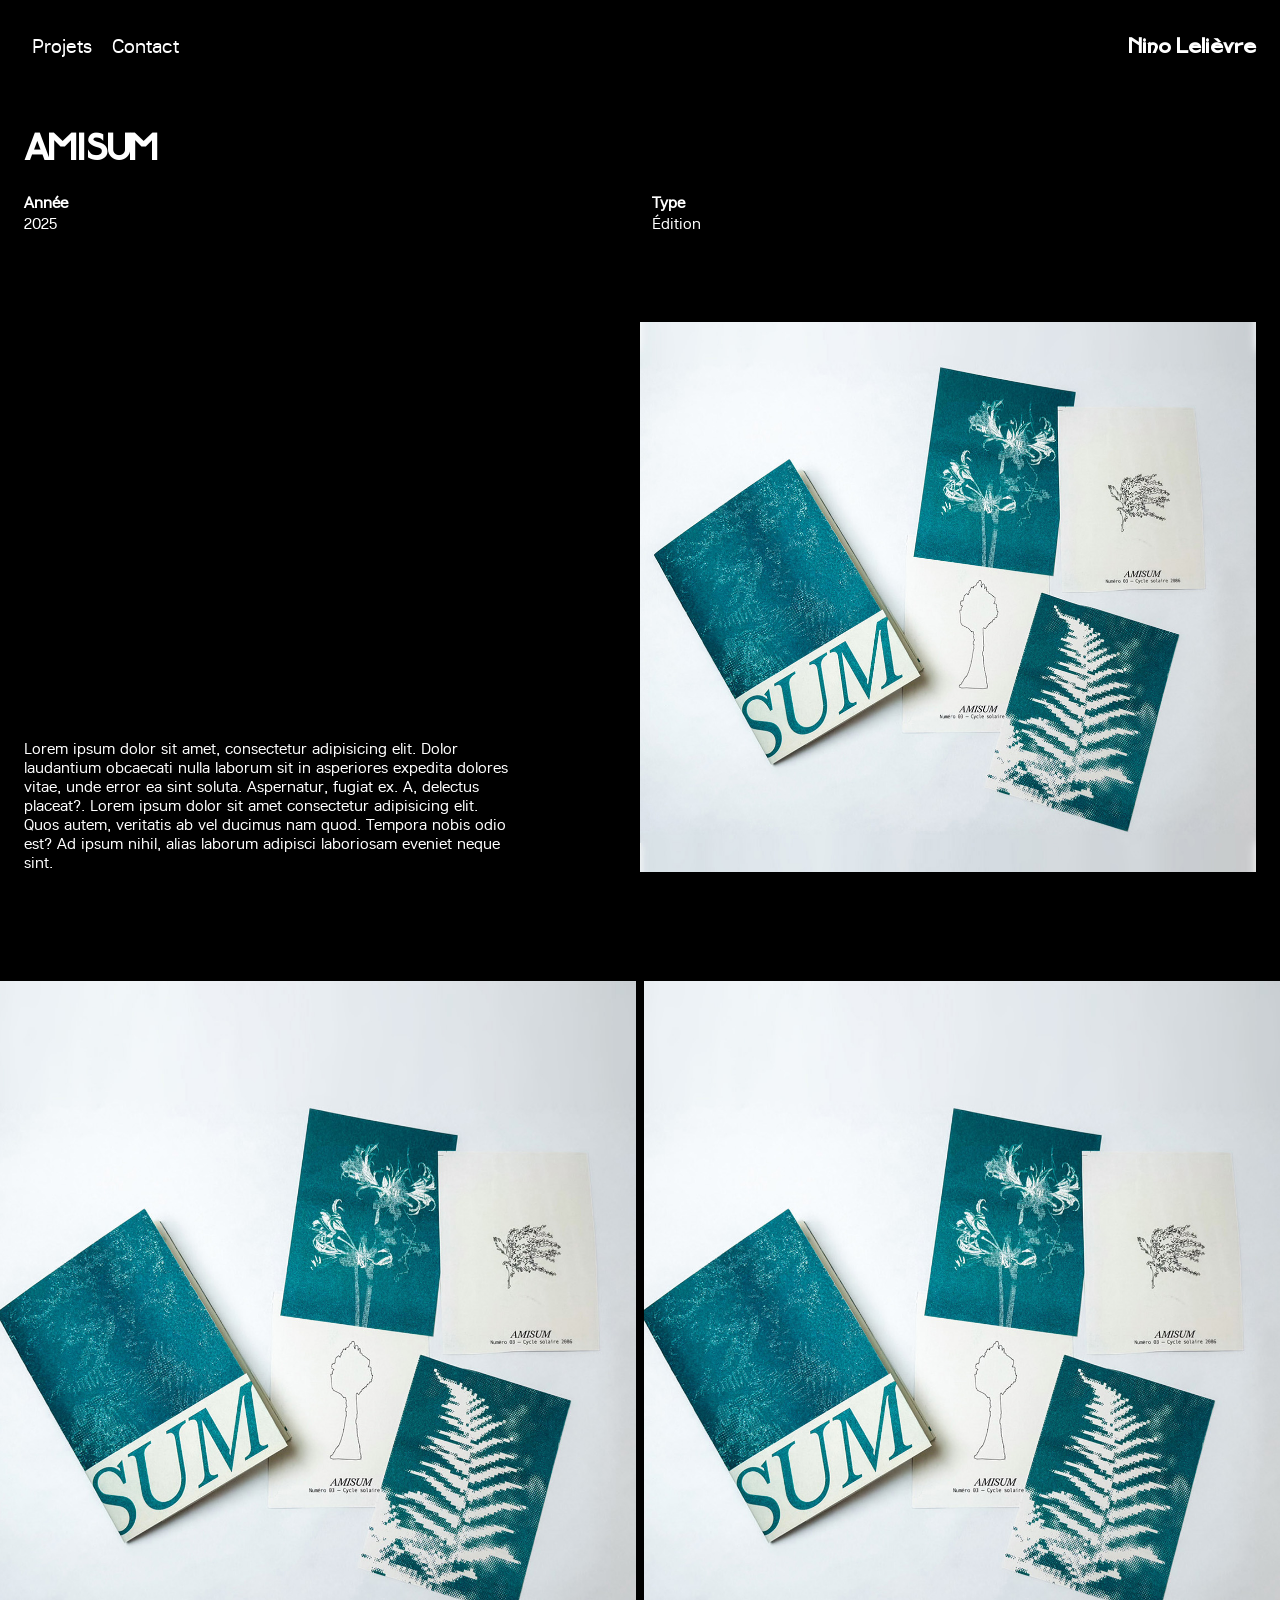
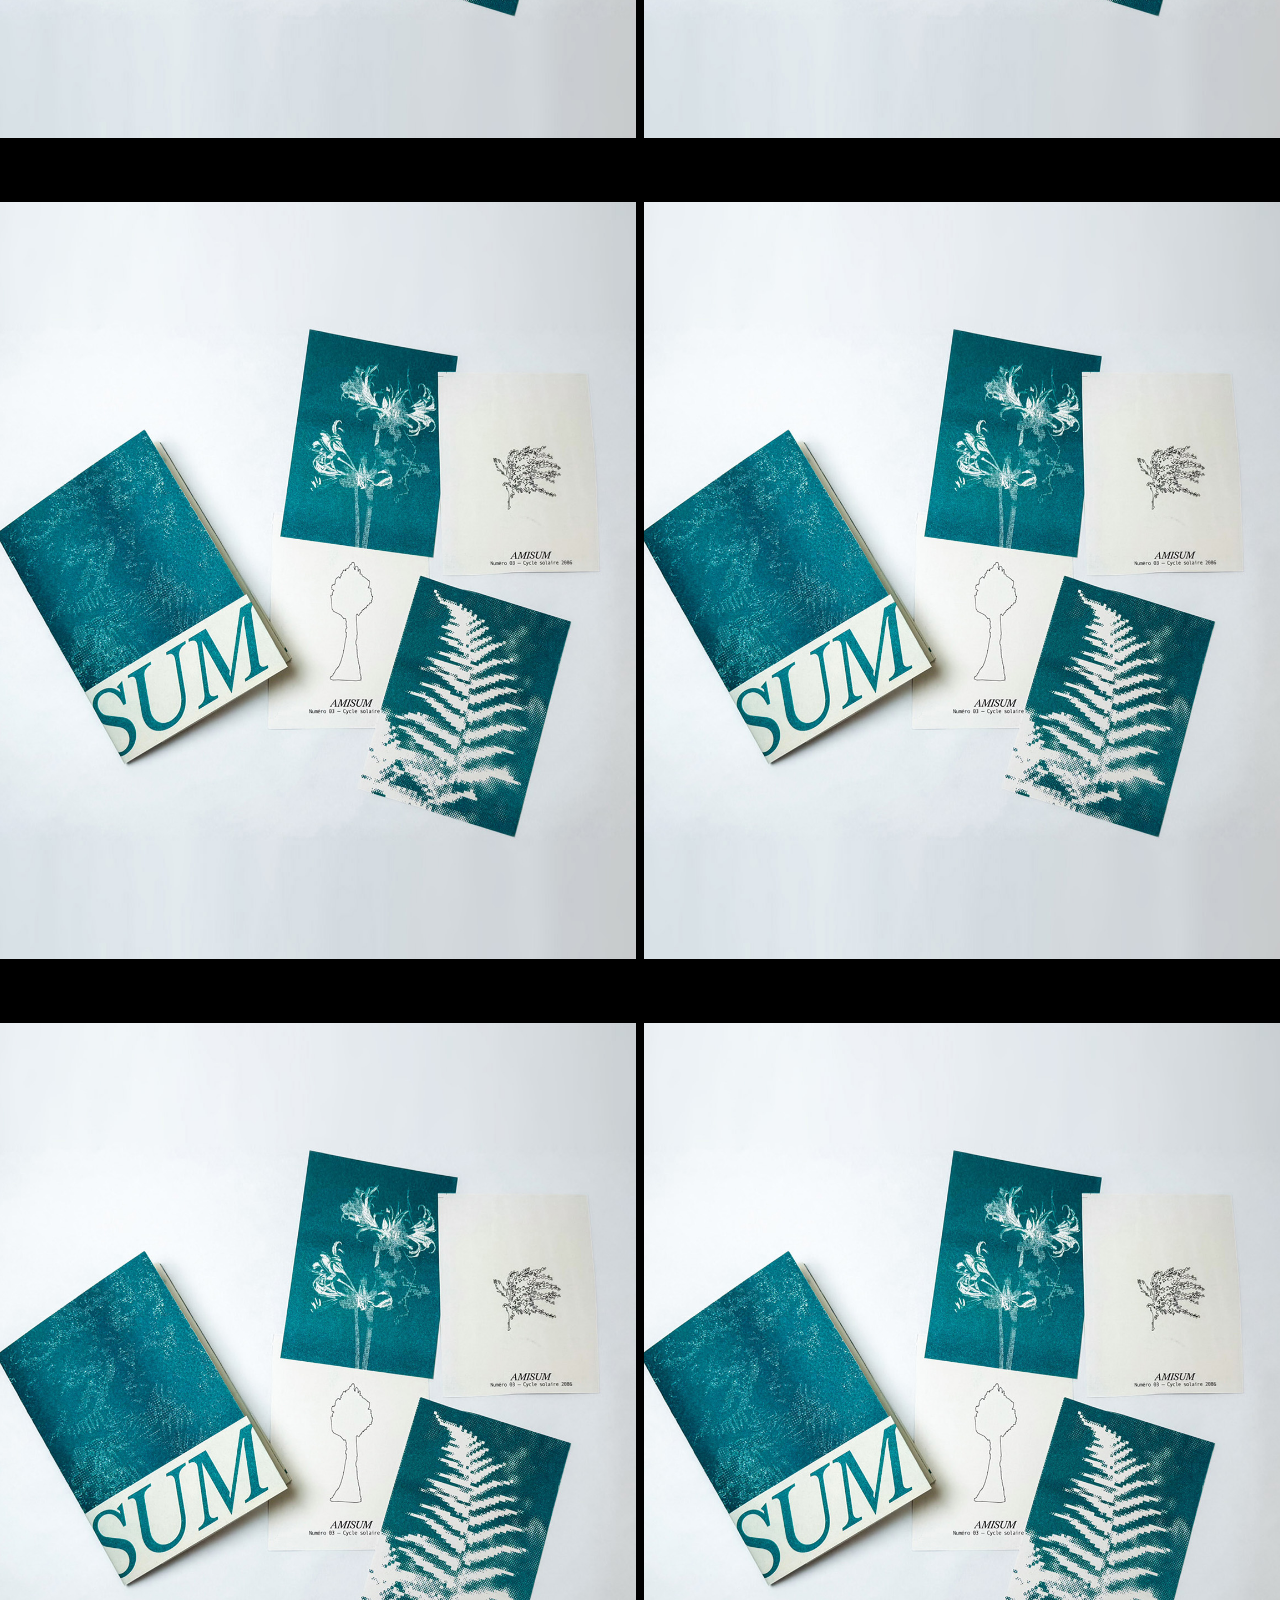
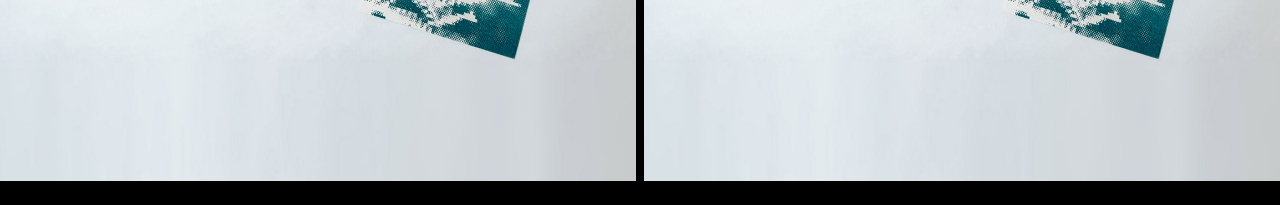
==== amisum.html @ 6e7b6aa8 "page" ====
<!DOCTYPE html>
<html lang="en">

<head>
    <meta charset="UTF-8">
    <meta name="viewport" content="width=device-width, initial-scale=1.0">
    <title>Amisum</title>
    <link rel="stylesheet" href="style.css">
</head>

<body>
    <header>
        <nav>
            <ul>
                <a href="index.html">Projets</a>
                <a href="contact.html">Contact</a>
            </ul>
        </nav>
        <h1>Nino Lelièvre</h1>
    </header>
    <br>
    <br>
    <br>
    <article class="pageContent singlePost">
        <div class="container">
            <div class="singlePost__introText title title--giant">
                <h1>AMISUM</h1>
            </div>
            <br>
            <ul class="singlePost__specs textBaton textBaton--normal grid hasNotClient">
                <li>
                    <div class="textBaton--bold">Année</div>
                    <div class="textBaton">2025</div>
                </li>
                <li class="singlePost__specs__role">
                    <div class="textBaton--bold">Type</div>
                    <ul class="textBaton">
                        <li>Édition</li>
                    </ul>
                </li>
            </ul>
        </div>
        <div class="singlePost__strate singlePost__top grid grid--2cl">
            <div class="singlePost__top__content d-flex flex-wrap container">
                <div class="singlePost__top__content__text text text--wysiwyg text--medium block-width-xs">
                    <p>Lorem ipsum dolor sit amet, consectetur adipisicing elit. Dolor laudantium obcaecati nulla
                        laborum sit in asperiores expedita dolores vitae, unde error ea sint soluta. Aspernatur, fugiat
                        ex. A, delectus placeat?. Lorem ipsum dolor sit amet consectetur adipisicing elit. Quos autem, veritatis ab vel ducimus nam quod. Tempora nobis odio est? Ad ipsum nihil, alias laborum adipisci laboriosam eveniet neque sint.</p>
                </div>
            </div>
            <div class="singlePost__top__image">
                <figure class="image-container viewportDetecting">
                    <img src="images/amisum/amisum.jpg" alt="image 1">
                </figure>
            </div>
        </div>

        <div class="singlePost__content singlePost__strate">
            <div class="singlePost__content__2col singlePost__strate grid grid--2cl">
                <div>
                    <figure class="image-container viewportDetecting">
                        <img src="images/amisum/amisum.jpg" alt="image 1">
                    </figure>
                </div>
                <div>
                    <figure class="image-container viewportDetecting">
                        <img src="images/amisum/amisum.jpg" alt="image 1">
                    </figure>
                </div>
                <div>
                    <figure class="image-container viewportDetecting">
                        <img src="images/amisum/amisum.jpg" alt="image 1">
                    </figure>
                </div>
                <div>
                    <figure class="image-container viewportDetecting">
                        <img src="images/amisum/amisum.jpg" alt="image 1">
                    </figure>
                </div>
                <div>
                    <figure class="image-container viewportDetecting">
                        <img src="images/amisum/amisum.jpg" alt="image 1">
                    </figure>
                </div>
                <div>
                    <figure class="image-container viewportDetecting">
                        <img src="images/amisum/amisum.jpg" alt="image 1">
                    </figure>
                </div>
            </div>

    </article>

</body>

</html>
---- style.css ----
@font-face {
    font-family: "Nighthawk";
    src: url("/fonts/Nighthawk.woff2") format("woff2");
}

@font-face {
    font-family: "Lunchtype";
    src: url("/fonts/lunchtype22-regular-webfont.woff2") format("woff2");
}

@font-face {
    font-family: "Instrument";
    src: url("fonts/InstrumentSerif-Italic.woff2") format("woff2");
}

body {
    background-color: black;
    color: white;
    font-family: "Lunchtype", sans-serif;
    max-width: 1920px;
    margin: 0 auto;
    padding: 24px;
}

nav ul {
    font-size: 20px;
    display: flex;
    gap: 30px;
    list-style: none;
    margin: 0;
    padding: 0;
}

nav a {
    display: flex;
    align-items: center;
    width: 50px;
    height: 44px;
    box-sizing: border-box;
    padding: 0 8px;
    line-height: 1;
    color: white;
    text-decoration: none;
    white-space: nowrap;
}

nav a:hover,
nav a:active,
nav a.active {
    font-family: "Instrument";
}


.grid {
    display: grid;
    grid-template-columns: repeat(3, 1fr);
    gap: 3px;
}

.grid a {
    position: relative;
    display: block;
}

.grid .title {
    font-size: 20px;
    position: absolute;
    inset: 0;
    display: flex;
    align-items: center;
    justify-content: center;
    color: white;
    opacity: 0;
    z-index: 2;
}

.grid .title-bubble {
    font-family: "Instrument";
    border: 1px solid #fff;
    padding: 4px 10px;
    border-radius: 20px;
}

.grid a:hover .title {
    opacity: 1;
}

.grid a::before {
    content: "";
    position: absolute;
    inset: 0;
    background: black;
    opacity: 0;
    z-index: 1;
    transition: opacity 0.2s;
}

.grid a:hover::before {
    opacity: 1;
}

.grid a:hover .title {
    z-index: 2;
}


img {
    width: 100%;
    height: auto;
    display: block;
}


h1 {
    font-family: "Nighthawk";
    font-size: 20px;
}

span {
    color: white;
}


header {
    display: grid;
    grid-template-columns: auto auto;
    justify-content: space-between;
    align-items: baseline;
}




/*sauces*/

.singlePost__content__3col {
    display: grid;
    grid-template-columns: repeat(3, minmax(0, 1fr));
    gap: clamp(32px, 5vw, 80px) 8px;
    align-items: start;
    width: 100vw;
    margin-left: calc(50% - 50vw);
    margin-right: calc(50% - 50vw);
    padding: 0;
}

.singlePost__content__3col {
    margin-bottom: 80px;
}

.label-stage {
    margin-bottom: 80px;
}


.singlePost__content__3col img {
    display: block;
    width: 100%;
    height: auto;
    aspect-ratio: 0.75 / 1;
    object-fit: cover;
}

.singlePost,
.singlePost__content,
.singlePost__strate {
    width: 100%;
    max-width: none;
    padding-left: 0;
    padding-right: 0;
    margin-left: 0;
    margin-right: 0;
}

.singlePost__fullImage {
    width: 100vw;
    max-width: 100vw;
    margin: 80px 0 0 calc(50% - 50vw);
    padding: 0;
    border: 0;
}

.singlePost__fullImage img {
    display: block;
    width: 100%;
    height: auto;
    margin: 0;
    border: 0;
    object-fit: cover;
}


html,
body {
    overflow-x: clip;
}


/*scroll*/

.label-stage {
    position: relative;
    width: min(90vw, 520px);
    height: 620px;
    margin: 60px auto;
    overflow: hidden;
    touch-action: pan-y;
}

.label {
    position: absolute;
    left: 8%;
    width: 84%;
    transform-origin: center;
    transition:
        top 650ms cubic-bezier(.22, .7, .2, 1),
        transform 650ms cubic-bezier(.22, .7, .2, 1),
        opacity 650ms ease;
    pointer-events: none;
}

.label img {
    display: block;
    width: 100%;
    height: auto;
}

.label[data-position="top"] {
    top: 4%;
    z-index: 1;
    transform: scale(0.78);
}

.label[data-position="center"] {
    top: 28%;
    z-index: 3;
    transform: scale(1.08);
}

.label[data-position="bottom"] {
    top: 52%;
    z-index: 2;
    transform: scale(0.78);
}

@media (max-width: 600px) {
    .label-stage {
        height: 110vw;
    }
}




/*Amysum/Gangsters */

.singlePost h1 {
    margin: 0;
    padding: 0 var(--page-gutter);
    letter-spacing: -0.03em;
    font-size: 35px;

}

.singlePost__specs {
    display: grid;
    grid-template-columns: 1fr 1fr;
    gap: 24px;
    list-style: none;
    margin: clamp(54px, 7.2vw, 108px) var(--page-gutter) 0;
    padding: clamp(20px, 1.7vw, 26px) 0 0;
    border-top: 1px solid var(--ink);
}

.singlePost__specs>li:nth-child(2) {
    grid-column: 2;
    grid-row: 1;
}

.textBaton--bold {
    font-weight: bold;
    margin-bottom: 2px;
    font-family: "Lunchtype";
}

.textBaton {
    margin: 0;
    padding: 0;
    list-style: none;
}

.singlePost__top {
    display: grid;
    grid-template-columns: 1fr 1fr;
    align-items: stretch;
    column-gap: var(--column-gap);
    margin-top: clamp(54px, 7vw, 106px);
}

.singlePost__top__content {
    display: flex;
    flex-direction: column;
    justify-content: flex-end;
    padding: 0 var(--page-gutter);
}

.singlePost__top__content__text {
    position: sticky;
    bottom: 0;
    width: 80%;
    max-width: none;
}

.text--wysiwyg p {
    margin: 0;
}

.singlePost__top__image,
.image-container {
    min-width: 0;
    margin: 0;
}

.singlePost__top__image img {
    aspect-ratio: 1.12 / 1;
    object-fit: cover;
}

.singlePost__content {
    margin-top: clamp(64px, 8.5vw, 130px);
}

.singlePost__content__2col {
    display: grid;
    grid-template-columns: repeat(2, minmax(0, 1fr));
    gap: clamp(32px, 5vw, 80px) 8px;
    align-items: start;

    width: 100vw;
    margin-left: calc(50% - 50vw);
    margin-right: calc(50% - 50vw);
    padding: 0;
}

.singlePost__content__2col>* {
    margin: 0;
    padding: 0;
    min-width: 0;
}

.singlePost__content__2col img {
    display: block;
    width: 100%;
    height: auto;
    aspect-ratio: 0.84 / 1;
    object-fit: cover;
}

html,
body {
    overflow-x: clip;
}

@media (max-width: 480px) {
    .singlePost__content__2col {
        grid-template-columns: 1fr;
    }
}





/* Contact */

.contact-details a {
    color: inherit;
    text-decoration: none;
}

.contact-details a:hover,
.contact-details a:focus-visible {
    font-family: "Instrument", sans-serif;
}

.contact-details a {
    display: inline-block;
    line-height: 1.4;
}
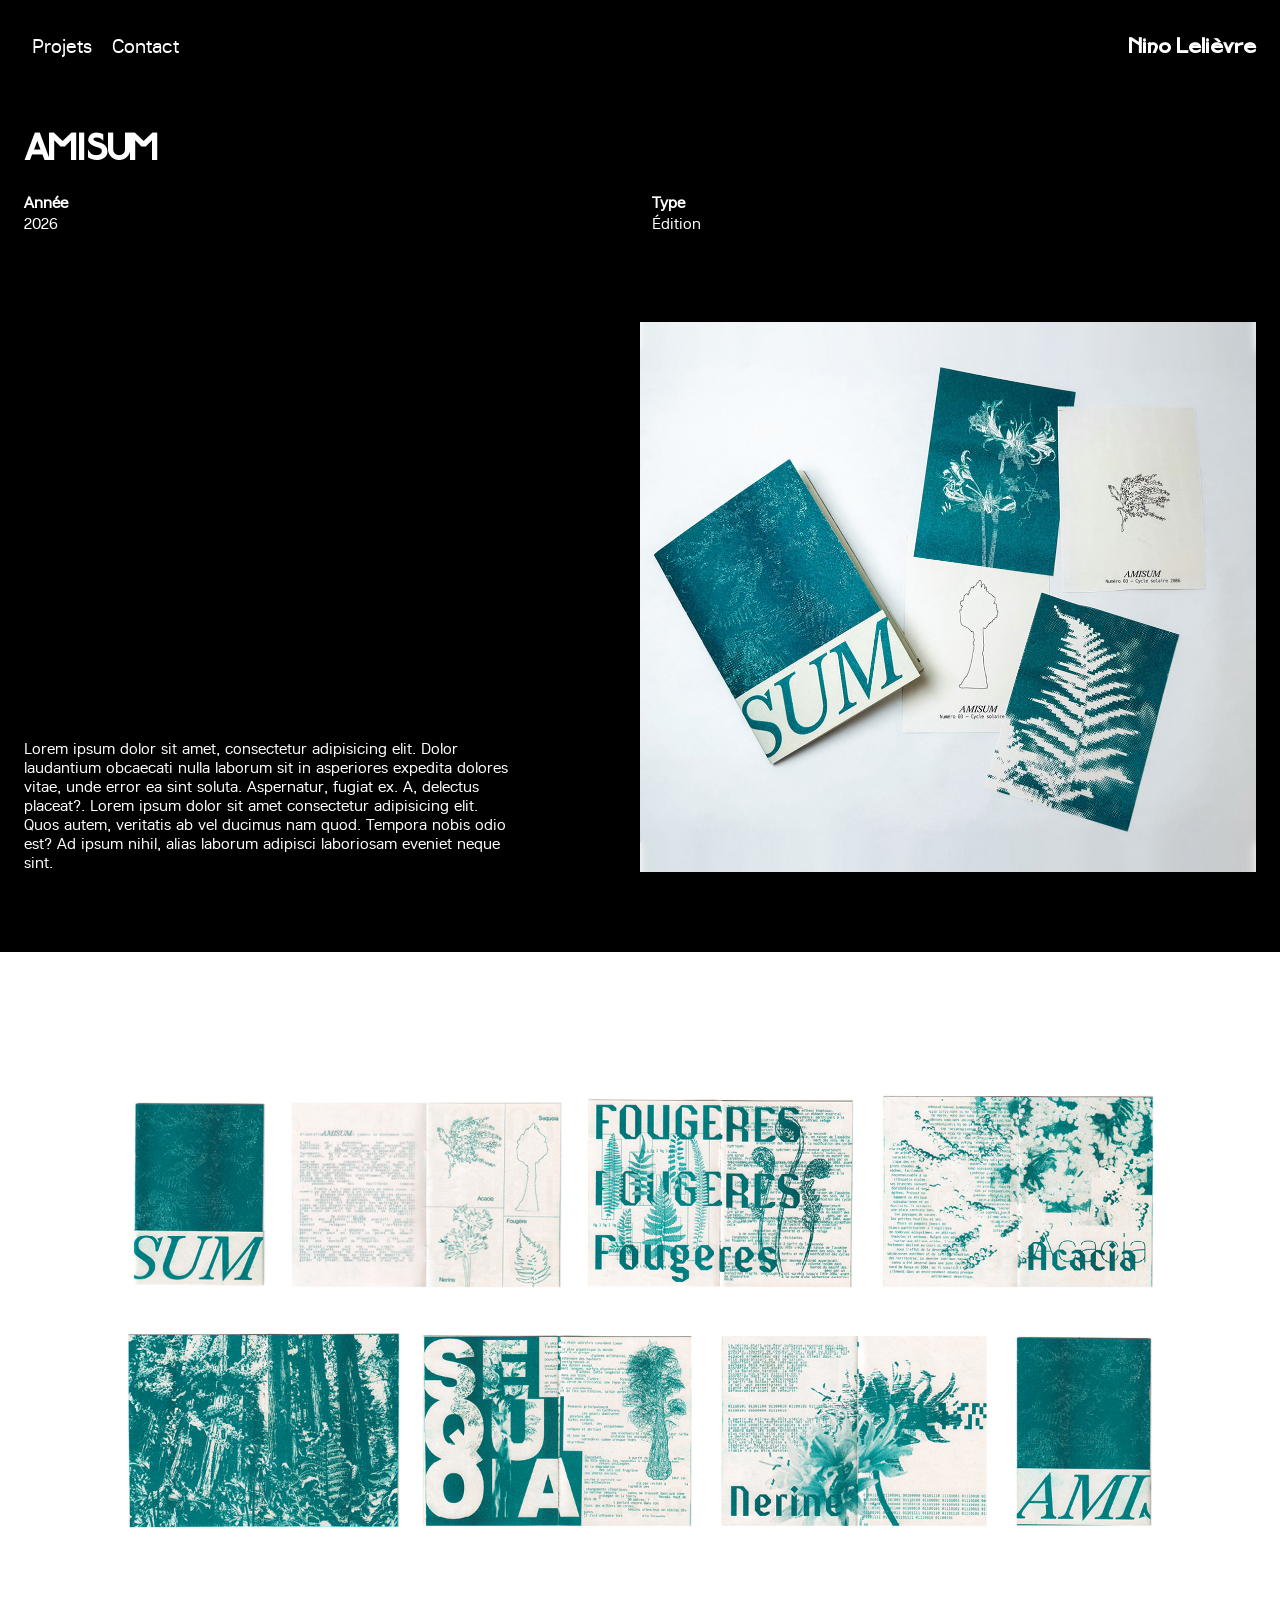
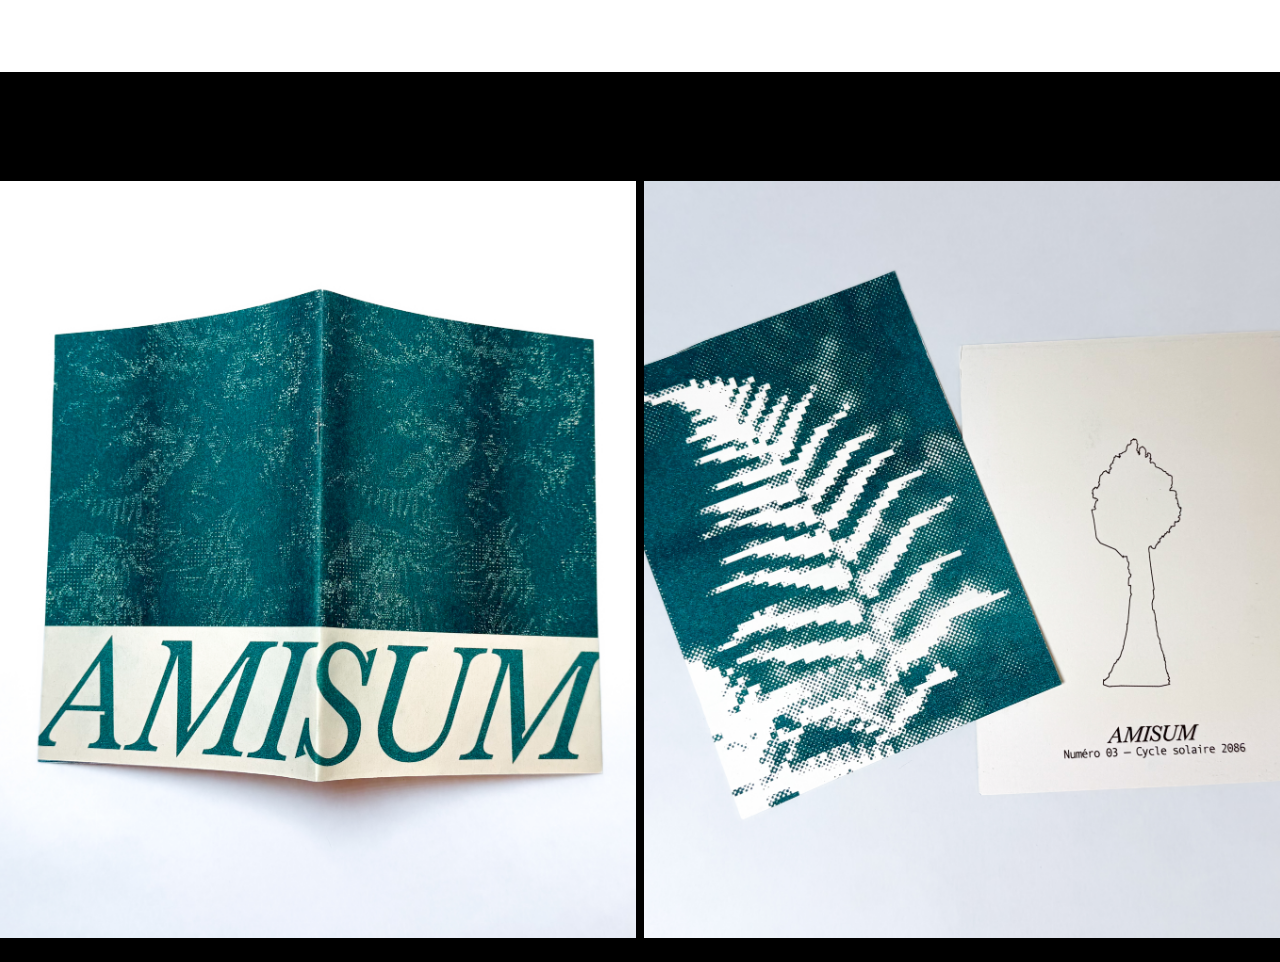
==== commit 6db0e0b7: "amisum" ====
--- a/amisum.html
+++ b/amisum.html
@@ -30,7 +30,7 @@
             <ul class="singlePost__specs textBaton textBaton--normal grid hasNotClient">
                 <li>
                     <div class="textBaton--bold">Année</div>
-                    <div class="textBaton">2025</div>
+                    <div class="textBaton">2026</div>
                 </li>
                 <li class="singlePost__specs__role">
                     <div class="textBaton--bold">Type</div>
@@ -45,7 +45,9 @@
                 <div class="singlePost__top__content__text text text--wysiwyg text--medium block-width-xs">
                     <p>Lorem ipsum dolor sit amet, consectetur adipisicing elit. Dolor laudantium obcaecati nulla
                         laborum sit in asperiores expedita dolores vitae, unde error ea sint soluta. Aspernatur, fugiat
-                        ex. A, delectus placeat?. Lorem ipsum dolor sit amet consectetur adipisicing elit. Quos autem, veritatis ab vel ducimus nam quod. Tempora nobis odio est? Ad ipsum nihil, alias laborum adipisci laboriosam eveniet neque sint.</p>
+                        ex. A, delectus placeat?. Lorem ipsum dolor sit amet consectetur adipisicing elit. Quos autem,
+                        veritatis ab vel ducimus nam quod. Tempora nobis odio est? Ad ipsum nihil, alias laborum
+                        adipisci laboriosam eveniet neque sint.</p>
                 </div>
             </div>
             <div class="singlePost__top__image">
@@ -54,37 +56,19 @@
                 </figure>
             </div>
         </div>
-
+        <figure class="singlePost__fullImage">
+            <img src="images/amisum/amisum_full.jpg" alt="full">
+        </figure>
         <div class="singlePost__content singlePost__strate">
             <div class="singlePost__content__2col singlePost__strate grid grid--2cl">
                 <div>
                     <figure class="image-container viewportDetecting">
-                        <img src="images/amisum/amisum.jpg" alt="image 1">
+                        <img src="images/amisum/IMG_8003.jpg" alt="image 1">
                     </figure>
                 </div>
                 <div>
                     <figure class="image-container viewportDetecting">
-                        <img src="images/amisum/amisum.jpg" alt="image 1">
-                    </figure>
-                </div>
-                <div>
-                    <figure class="image-container viewportDetecting">
-                        <img src="images/amisum/amisum.jpg" alt="image 1">
-                    </figure>
-                </div>
-                <div>
-                    <figure class="image-container viewportDetecting">
-                        <img src="images/amisum/amisum.jpg" alt="image 1">
-                    </figure>
-                </div>
-                <div>
-                    <figure class="image-container viewportDetecting">
-                        <img src="images/amisum/amisum.jpg" alt="image 1">
-                    </figure>
-                </div>
-                <div>
-                    <figure class="image-container viewportDetecting">
-                        <img src="images/amisum/amisum.jpg" alt="image 1">
+                        <img src="images/amisum/IMG_7992.jpg" alt="image 1">
                     </figure>
                 </div>
             </div>
--- a/style.css
+++ b/style.css
@@ -127,9 +127,12 @@
     justify-content: space-between;
     align-items: baseline;
 }
-
-
-
+.singlePost__content__2col img[src$=".gif"] {
+    object-fit: contain;
+    background: #000;
+    padding: clamp(16px, 3vw, 48px);
+    box-sizing: border-box;
+}
 
 /*sauces*/
 
@@ -335,7 +338,6 @@
     grid-template-columns: repeat(2, minmax(0, 1fr));
     gap: clamp(32px, 5vw, 80px) 8px;
     align-items: start;
-
     width: 100vw;
     margin-left: calc(50% - 50vw);
     margin-right: calc(50% - 50vw);
@@ -367,10 +369,6 @@
     }
 }
 
-
-
-
-
 /* Contact */
 
 .contact-details a {
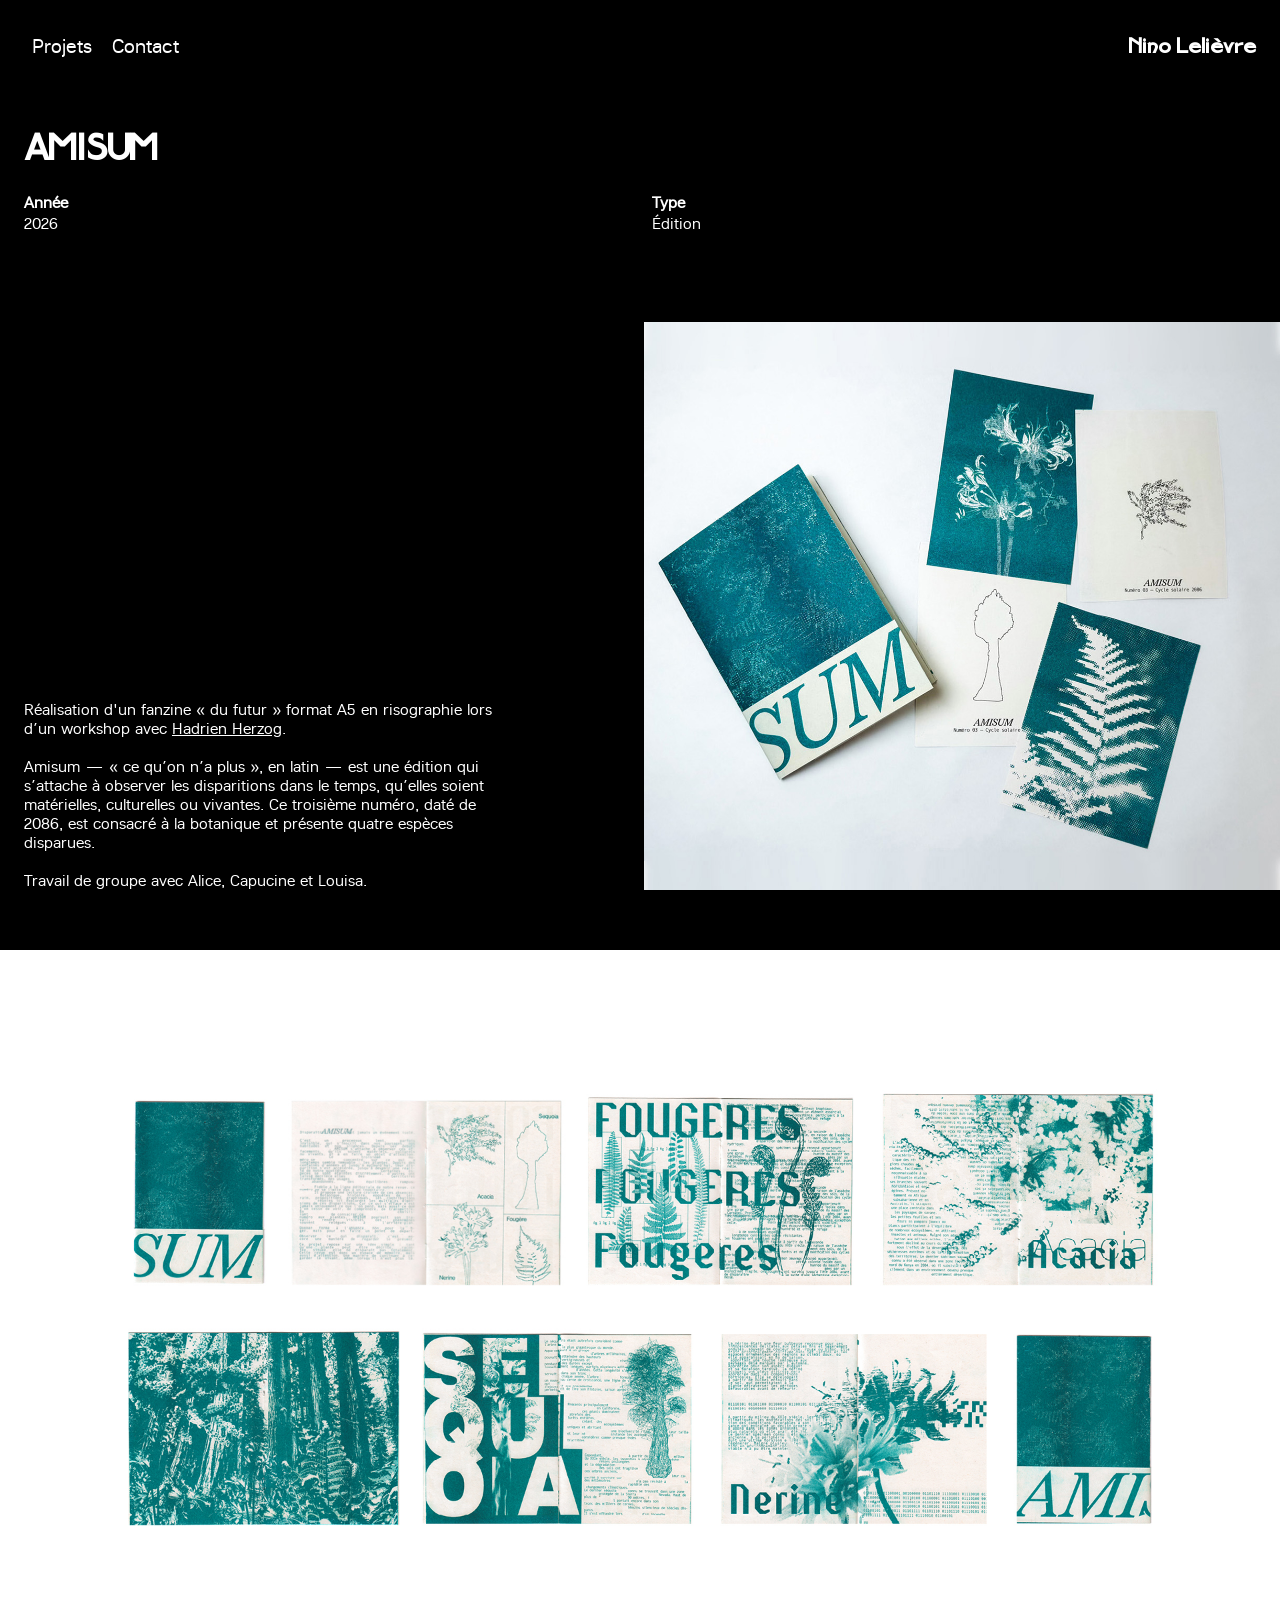
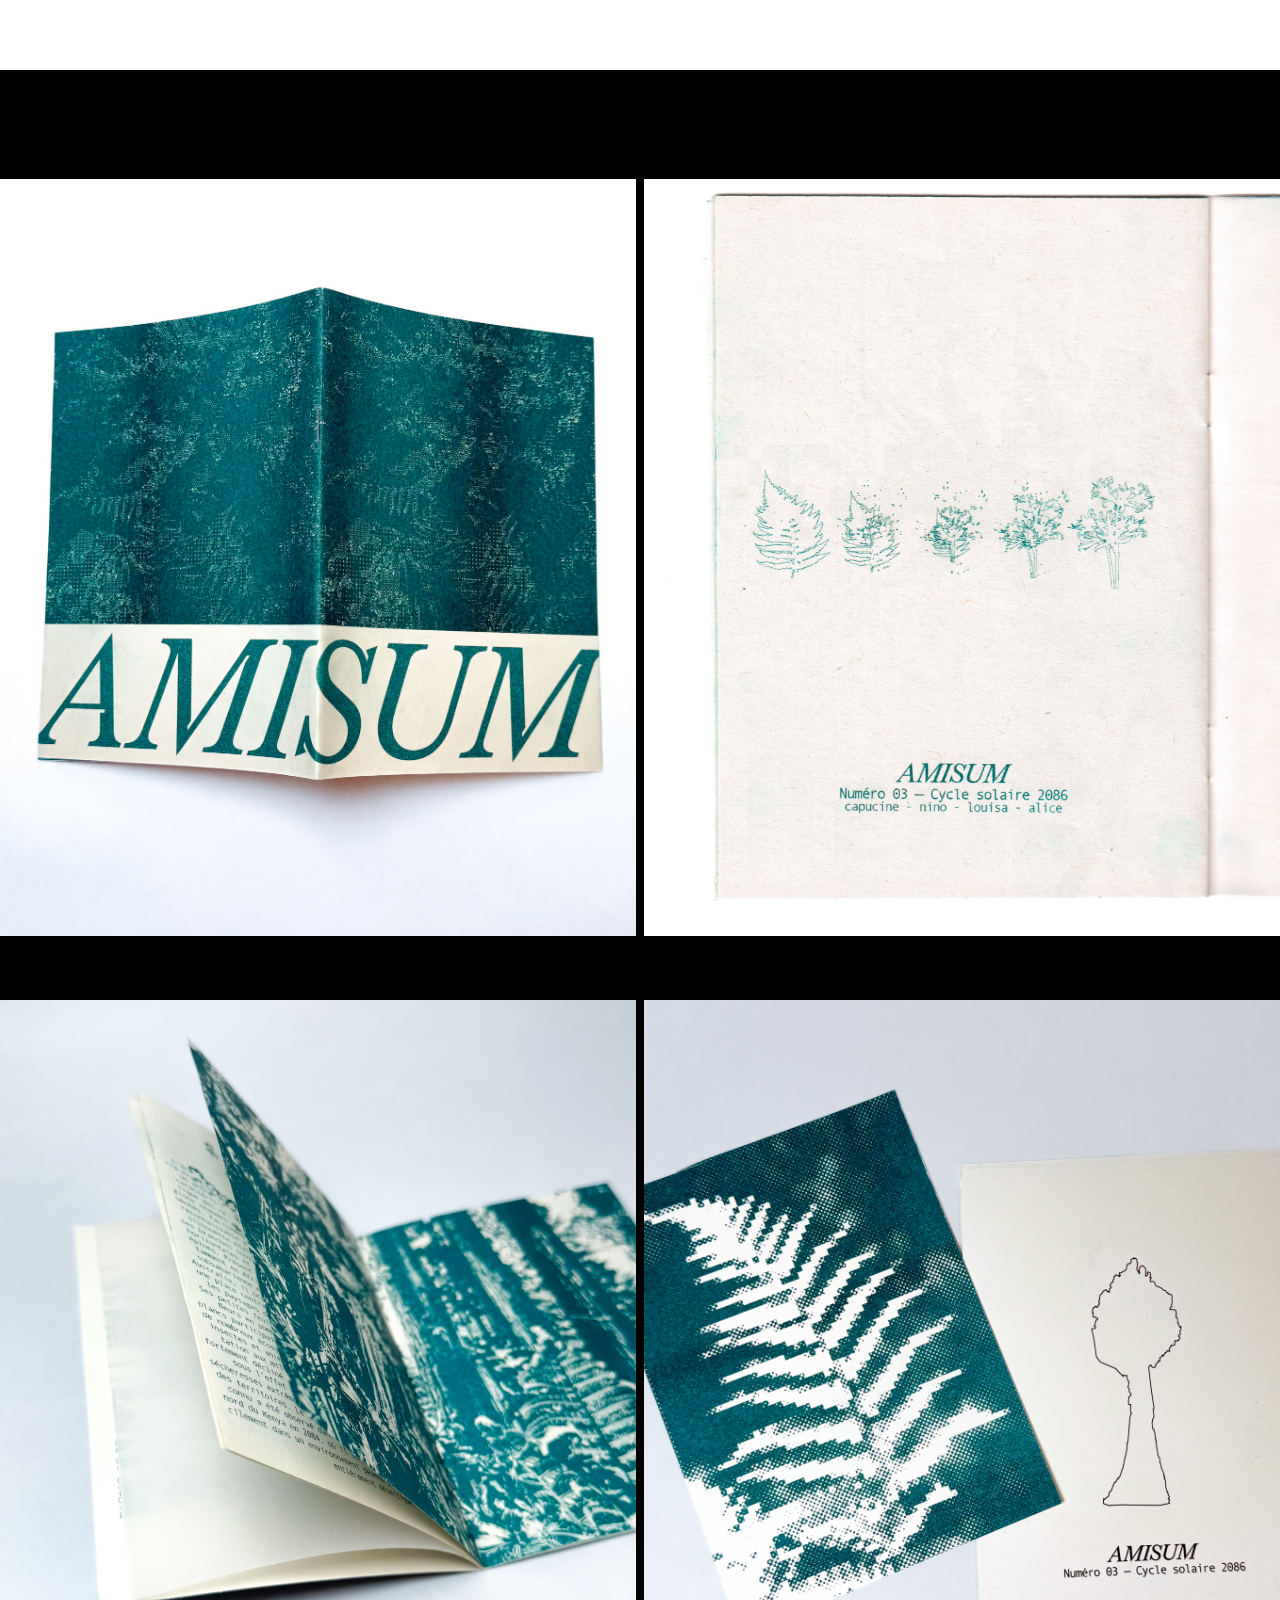
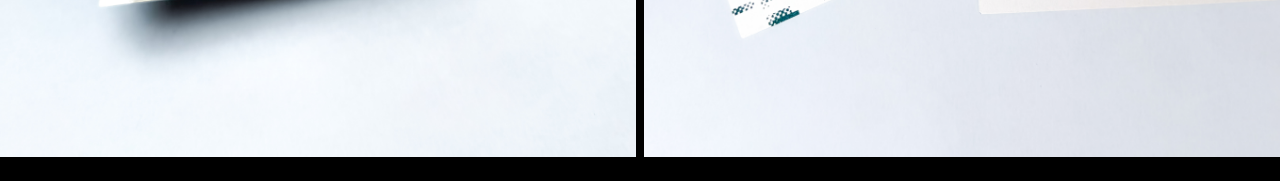
==== commit caa93184: "text" ====
--- a/amisum.html
+++ b/amisum.html
@@ -25,6 +25,8 @@
         <div class="container">
             <div class="singlePost__introText title title--giant">
                 <h1>AMISUM</h1>
+                <a class="titleNav titleNav--prev" href="gangsters.html" aria-label="Projet précédent"></a>
+                <a class="titleNav titleNav--next" href="jde.html" aria-label="Projet suivant"></a>
             </div>
             <br>
             <ul class="singlePost__specs textBaton textBaton--normal grid hasNotClient">
@@ -43,11 +45,17 @@
         <div class="singlePost__strate singlePost__top grid grid--2cl">
             <div class="singlePost__top__content d-flex flex-wrap container">
                 <div class="singlePost__top__content__text text text--wysiwyg text--medium block-width-xs">
-                    <p>Lorem ipsum dolor sit amet, consectetur adipisicing elit. Dolor laudantium obcaecati nulla
-                        laborum sit in asperiores expedita dolores vitae, unde error ea sint soluta. Aspernatur, fugiat
-                        ex. A, delectus placeat?. Lorem ipsum dolor sit amet consectetur adipisicing elit. Quos autem,
-                        veritatis ab vel ducimus nam quod. Tempora nobis odio est? Ad ipsum nihil, alias laborum
-                        adipisci laboriosam eveniet neque sint.</p>
+                    <p>Réalisation d'un fanzine « du futur » format A5 en risographie lors d’un workshop avec <a
+                            href="https://www.hadrienherzog.com" target="_blank">Hadrien Herzog</a>.
+                        <br>
+                        <br>
+                        Amisum — « ce qu’on n’a plus », en latin — est une édition qui s’attache à observer les
+                        disparitions dans le temps, qu’elles soient matérielles, culturelles ou vivantes. Ce troisième numéro, daté de
+                        2086, est consacré à la botanique et présente quatre espèces disparues.
+                        <br>
+                        <br>
+                        Travail de groupe avec Alice, Capucine et Louisa.
+                    </p>
                 </div>
             </div>
             <div class="singlePost__top__image">
@@ -68,6 +76,16 @@
                 </div>
                 <div>
                     <figure class="image-container viewportDetecting">
+                        <img src="images/amisum/8.jpg" alt="image 1">
+                    </figure>
+                </div>
+                <div>
+                    <figure class="image-container viewportDetecting">
+                        <img src="images/amisum/IMG_8021.jpg" alt="image 1">
+                    </figure>
+                </div>
+                <div>
+                    <figure class="image-container viewportDetecting">
                         <img src="images/amisum/IMG_7992.jpg" alt="image 1">
                     </figure>
                 </div>
--- a/style.css
+++ b/style.css
@@ -21,6 +21,7 @@
     margin: 0 auto;
     padding: 24px;
 }
+
 
 nav ul {
     font-size: 20px;
@@ -103,6 +104,21 @@
     z-index: 2;
 }
 
+/* lien texte paragraphe */
+.grid p a{
+    display: inline;
+    color: currentColor;
+}
+
+.grid p a:hover {
+    font-family: "Instrument";
+}
+
+.grid p a::before,
+.grid p a:hover::before {
+    content: none;
+}
+
 
 img {
     width: 100%;
@@ -132,6 +148,27 @@
     background: #000;
     padding: clamp(16px, 3vw, 48px);
     box-sizing: border-box;
+}
+
+.singlePost__introText {
+    position: relative;}
+
+.titleNav {
+    position: absolute;
+    top: 0;
+    bottom: 0;
+    width: 50%;
+    z-index: 2;
+}
+
+.titleNav--prev {
+    left: 0;
+    cursor: url("data:image/svg+xml;utf8,<svg xmlns='http://www.w3.org/2000/svg' width='32' height='32' viewBox='0 0 40 40'><path d='M34 20H8M18 9L7 20l11 11' fill='none' stroke='white' stroke-width='3' stroke-linecap='round' stroke-linejoin='round'/></svg>") 16 16, w-resize;
+}
+
+.titleNav--next {
+    right: 0;
+    cursor: url("data:image/svg+xml;utf8,<svg xmlns='http://www.w3.org/2000/svg' width='32' height='32' viewBox='0 0 40 40'><path d='M6 20h26M22 9l11 11-11 11' fill='none' stroke='white' stroke-width='3' stroke-linecap='round' stroke-linejoin='round'/></svg>") 16 16, e-resize;
 }
 
 /*sauces*/
@@ -147,14 +184,6 @@
     padding: 0;
 }
 
-.singlePost__content__3col {
-    margin-bottom: 80px;
-}
-
-.label-stage {
-    margin-bottom: 80px;
-}
-
 
 .singlePost__content__3col img {
     display: block;
@@ -178,7 +207,7 @@
 .singlePost__fullImage {
     width: 100vw;
     max-width: 100vw;
-    margin: 80px 0 0 calc(50% - 50vw);
+    margin: 60px 0 0 calc(50% - 50vw); 
     padding: 0;
     border: 0;
 }
@@ -254,7 +283,6 @@
 
 
 
-
 /*Amysum/Gangsters */
 
 .singlePost h1 {
@@ -294,17 +322,32 @@
 
 .singlePost__top {
     display: grid;
-    grid-template-columns: 1fr 1fr;
+    grid-template-columns: repeat(2, minmax(0, 1fr)); 
+    column-gap: 8px;                                  
+    row-gap: 0;
     align-items: stretch;
-    column-gap: var(--column-gap);
     margin-top: clamp(54px, 7vw, 106px);
+    width: 100vw;
+    margin-left: calc(50% - 50vw);
+    margin-right: calc(50% - 50vw);
+    padding: 0;
 }
 
 .singlePost__top__content {
     display: flex;
     flex-direction: column;
     justify-content: flex-end;
-    padding: 0 var(--page-gutter);
+    min-width: 0;
+    padding: 0 0 0 24px; 
+}
+
+.singlePost__top {
+    grid-template-rows: auto;
+}
+
+.singlePost__top__content {
+    height: 0;        
+    min-height: 100%; 
 }
 
 .singlePost__top__content__text {
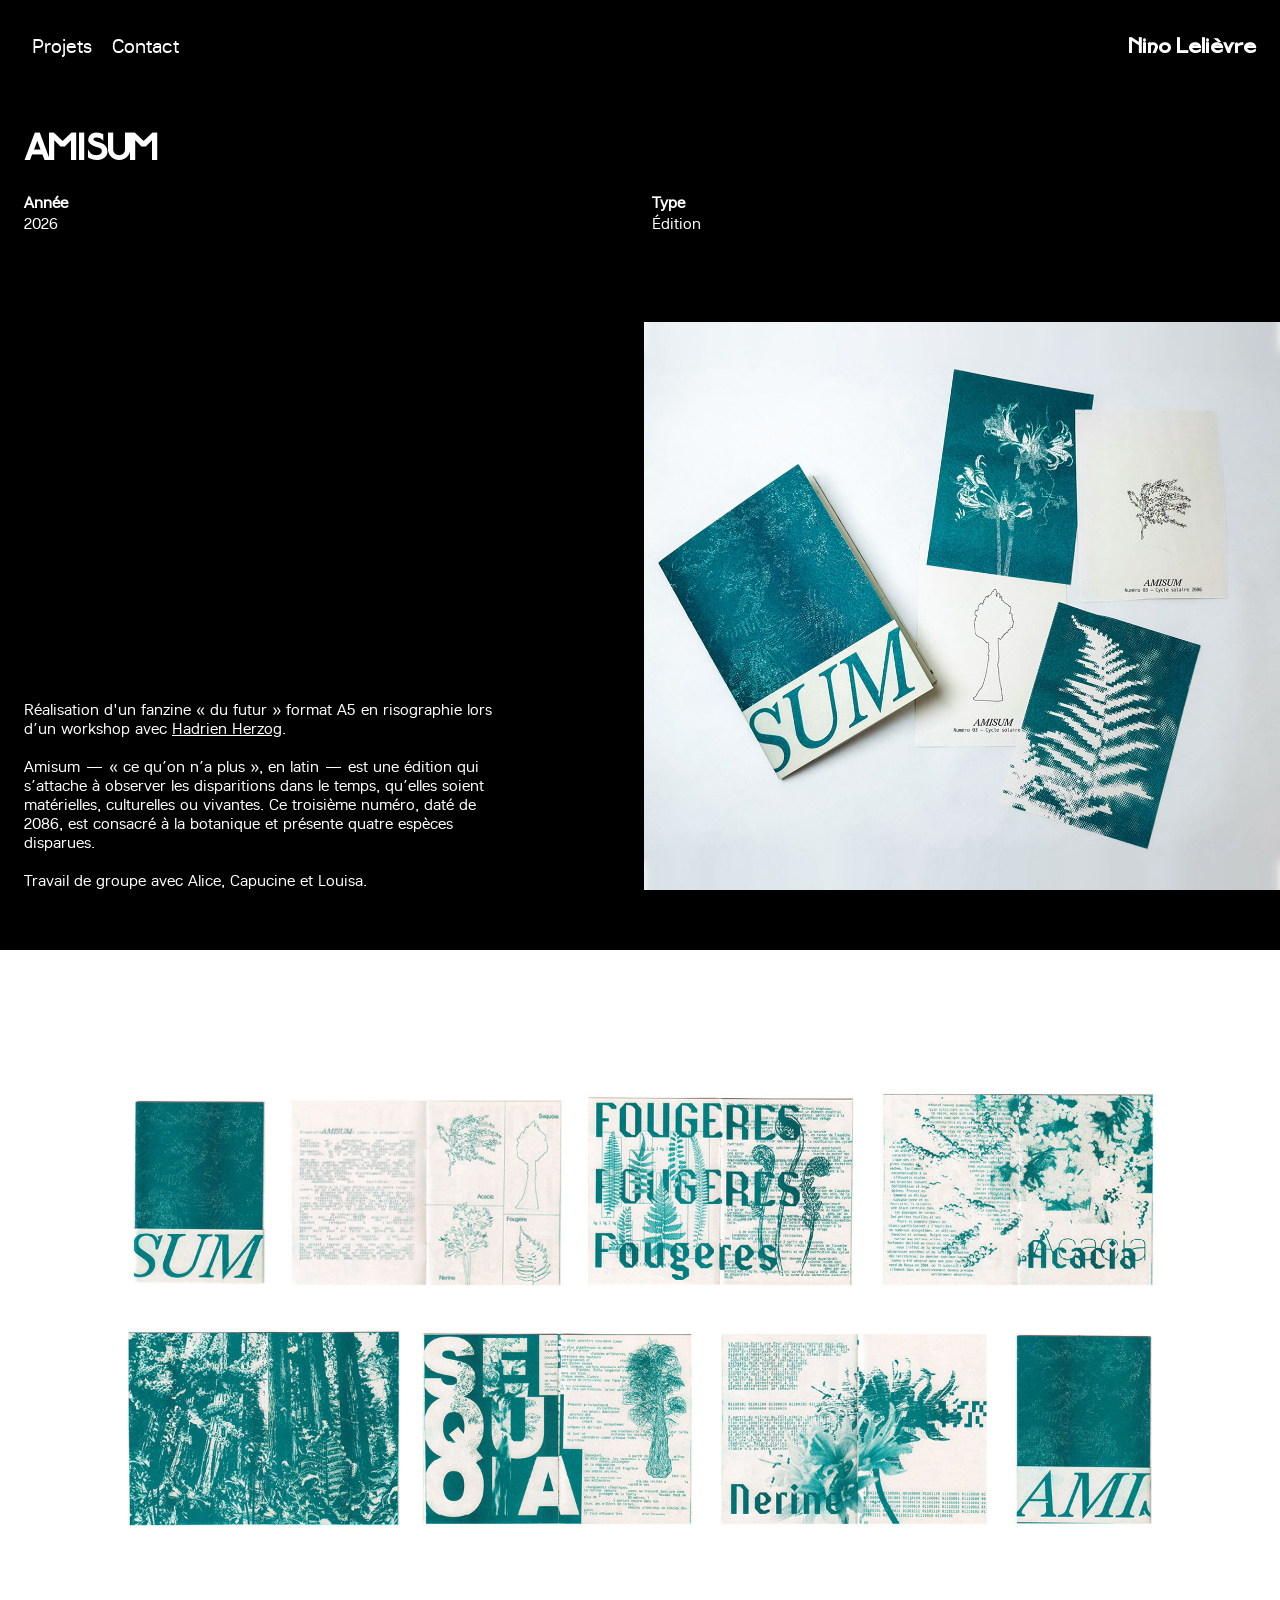
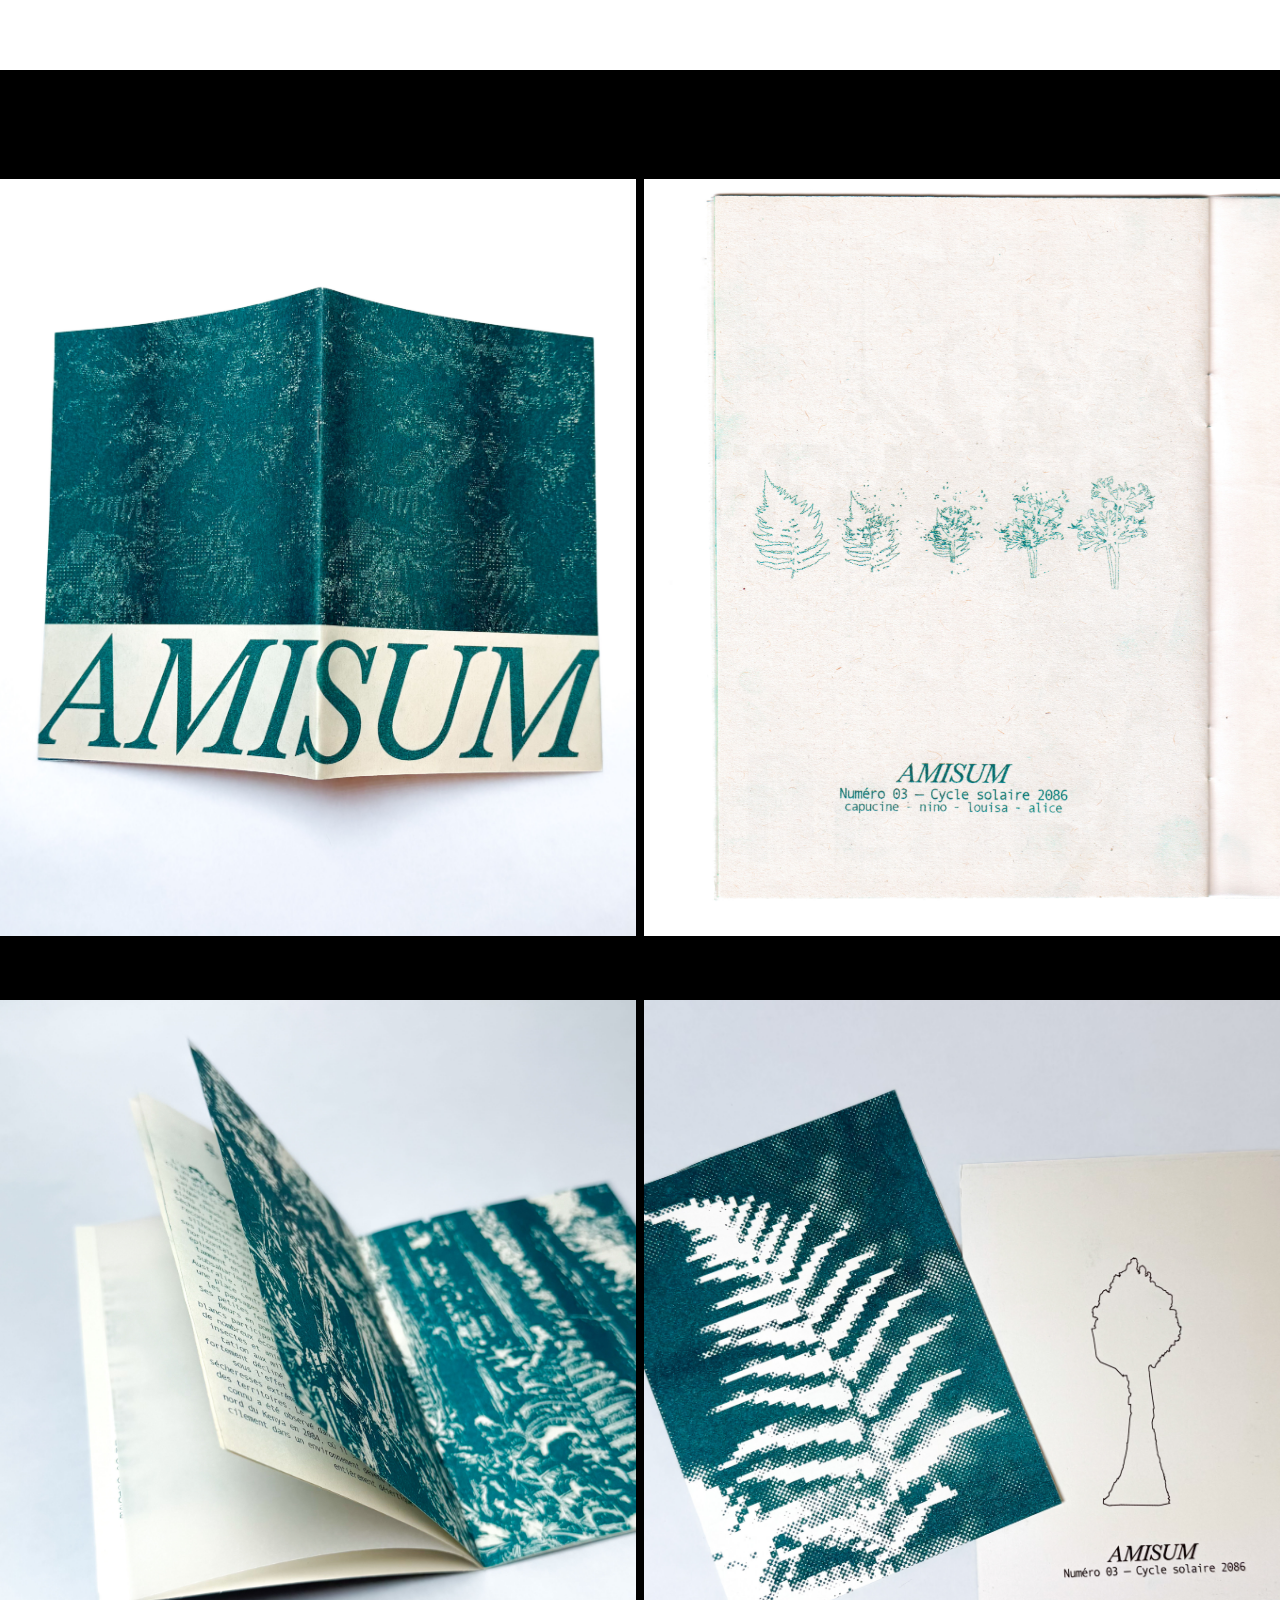
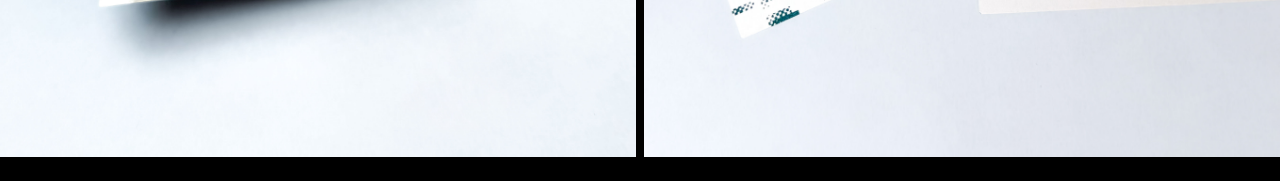
==== commit 82cf30e8: "mobile" ====
--- a/amisum.html
+++ b/amisum.html
@@ -1,11 +1,16 @@
 <!DOCTYPE html>
-<html lang="en">
+<html lang="fr">
 
 <head>
     <meta charset="UTF-8">
     <meta name="viewport" content="width=device-width, initial-scale=1.0">
     <title>Amisum</title>
     <link rel="stylesheet" href="style.css">
+
+    <link rel="icon" href="/favicon/favicon.ico" sizes="any">
+    <link rel="icon" type="image/png" sizes="96x96" href="/favicon/favicon-96x96.png">
+    <link rel="icon" type="image/svg+xml" href="/favicon/favicon.svg">
+    <link rel="apple-touch-icon" href="/favicon/apple-touch-icon.png">
 </head>
 
 <body>
@@ -50,7 +55,8 @@
                         <br>
                         <br>
                         Amisum — « ce qu’on n’a plus », en latin — est une édition qui s’attache à observer les
-                        disparitions dans le temps, qu’elles soient matérielles, culturelles ou vivantes. Ce troisième numéro, daté de
+                        disparitions dans le temps, qu’elles soient matérielles, culturelles ou vivantes. Ce troisième
+                        numéro, daté de
                         2086, est consacré à la botanique et présente quatre espèces disparues.
                         <br>
                         <br>
--- a/style.css
+++ b/style.css
@@ -5,7 +5,7 @@
 
 @font-face {
     font-family: "Lunchtype";
-    src: url("/fonts/lunchtype22-regular-webfont.woff2") format("woff2");
+    src: url("fonts/lunchtype22-regular-webfont.woff2") format("woff2");
 }
 
 @font-face {
@@ -414,6 +414,10 @@
 
 /* Contact */
 
+.text_contact {
+    font-size: 30px;
+}
+
 .contact-details a {
     color: inherit;
     text-decoration: none;
@@ -427,4 +431,89 @@
 .contact-details a {
     display: inline-block;
     line-height: 1.4;
+}
+
+
+
+/* Mobile */
+@media (max-width: 600px) {
+    body {
+        padding: 16px;
+    }
+
+    nav ul {
+        gap: 12px;
+        font-size: 18px;
+    }
+
+    nav a {
+        width: auto;
+        padding: 0 4px;
+    }
+
+    /* Grille de projets sur l’accueil */
+    main.grid {
+        grid-template-columns: repeat(2, minmax(0, 1fr));
+    }
+
+    /* Titres et informations des projets */
+    .singlePost h1 {
+        padding-inline: 16px;
+        font-size: clamp(24px, 8vw, 35px);
+    }
+
+    .singlePost__specs {
+        gap: 16px;
+        margin-right: 16px;
+        margin-left: 16px;
+    }
+
+    /* Texte au-dessus de l’image principale */
+    .singlePost__top {
+        grid-template-columns: 1fr;
+        row-gap: 24px;
+        margin-top: 48px;
+    }
+
+    .singlePost__top__content {
+        height: auto;
+        min-height: 0;
+        padding: 0 16px;
+    }
+
+    .singlePost__top__content__text {
+        position: static;
+        width: 100%;
+    }
+
+    /* Galeries */
+    .singlePost__content {
+        margin-top: 48px;
+    }
+
+    .singlePost__content__2col,
+    .singlePost__content__3col {
+        grid-template-columns: 1fr;
+        gap: 24px;
+    }
+
+    .singlePost__fullImage {
+        margin-top: 32px;
+    }
+
+    /* Étiquettes du projet Sauces */
+    .label-stage {
+        height: 110vw;
+        margin: 40px auto;
+    }
+
+    /* Page Contact */
+    .text_contact {
+        font-size: clamp(24px, 7vw, 30px);
+        line-height: 1.15;
+    }
+
+    .contact-details {
+        margin-top: 48px;
+    }
 }
